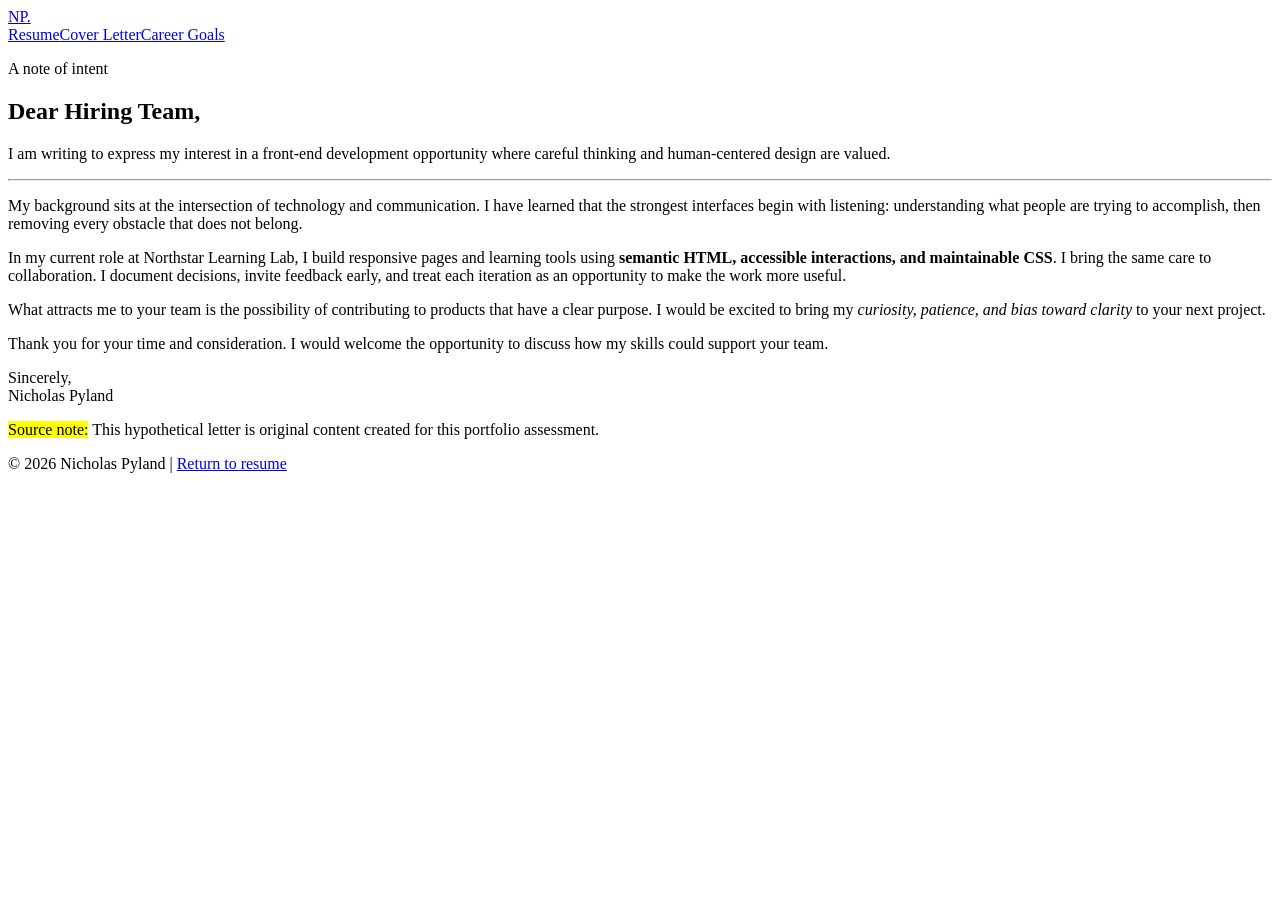
==== cover-letter.html @ d8eafdc4 "Add files via upload" ====
<!DOCTYPE html>
<html lang="en">
	<head><meta charset="UTF-8"><meta name="viewport" content="width=device-width, initial-scale=1.0"><title>Nicholas Pyland | Cover Letter</title><link rel="stylesheet" href="css/styles.css"></head>
<body>
	<header class="site-header"><div class="shell header-inner"><a class="brand" href="index.html">NP<span>.</span></a><nav aria-label="Primary navigation"><a href="index.html">Resume</a><a class="active" href="cover-letter.html">Cover Letter</a><a href="career-goals.html">Career Goals</a></nav></div></header>
	<main class="shell page-wrap letter-page"><section class="letter-hero"><p class="eyebrow">A note of intent</p><h1>Dear Hiring Team,</h1><p class="lead">I am writing to express my interest in a front-end development opportunity where careful thinking and human-centered design are valued.</p></section><hr><article class="letter-body"><p>My background sits at the intersection of technology and communication. I have learned that the strongest interfaces begin with listening: understanding what people are trying to accomplish, then removing every obstacle that does not belong.</p><p>In my current role at Northstar Learning Lab, I build responsive pages and learning tools using <strong>semantic HTML, accessible interactions, and maintainable CSS</strong>. I bring the same care to collaboration. I document decisions, invite feedback early, and treat each iteration as an opportunity to make the work more useful.</p><p>What attracts me to your team is the possibility of contributing to products that have a clear purpose. I would be excited to bring my <em>curiosity, patience, and bias toward clarity</em> to your next project.</p><p>Thank you for your time and consideration. I would welcome the opportunity to discuss how my skills could support your team.</p><p>Sincerely,<br><span class="signature">Nicholas Pyland</span></p><p class="source-note"><mark>Source note:</mark> This hypothetical letter is original content created for this portfolio assessment.</p></article></main>
	<footer class="site-footer"><div class="shell"><p>&copy; 2026 Nicholas Pyland <span>|</span> <a href="index.html">Return to resume</a></p></div></footer>
</body>
</html>
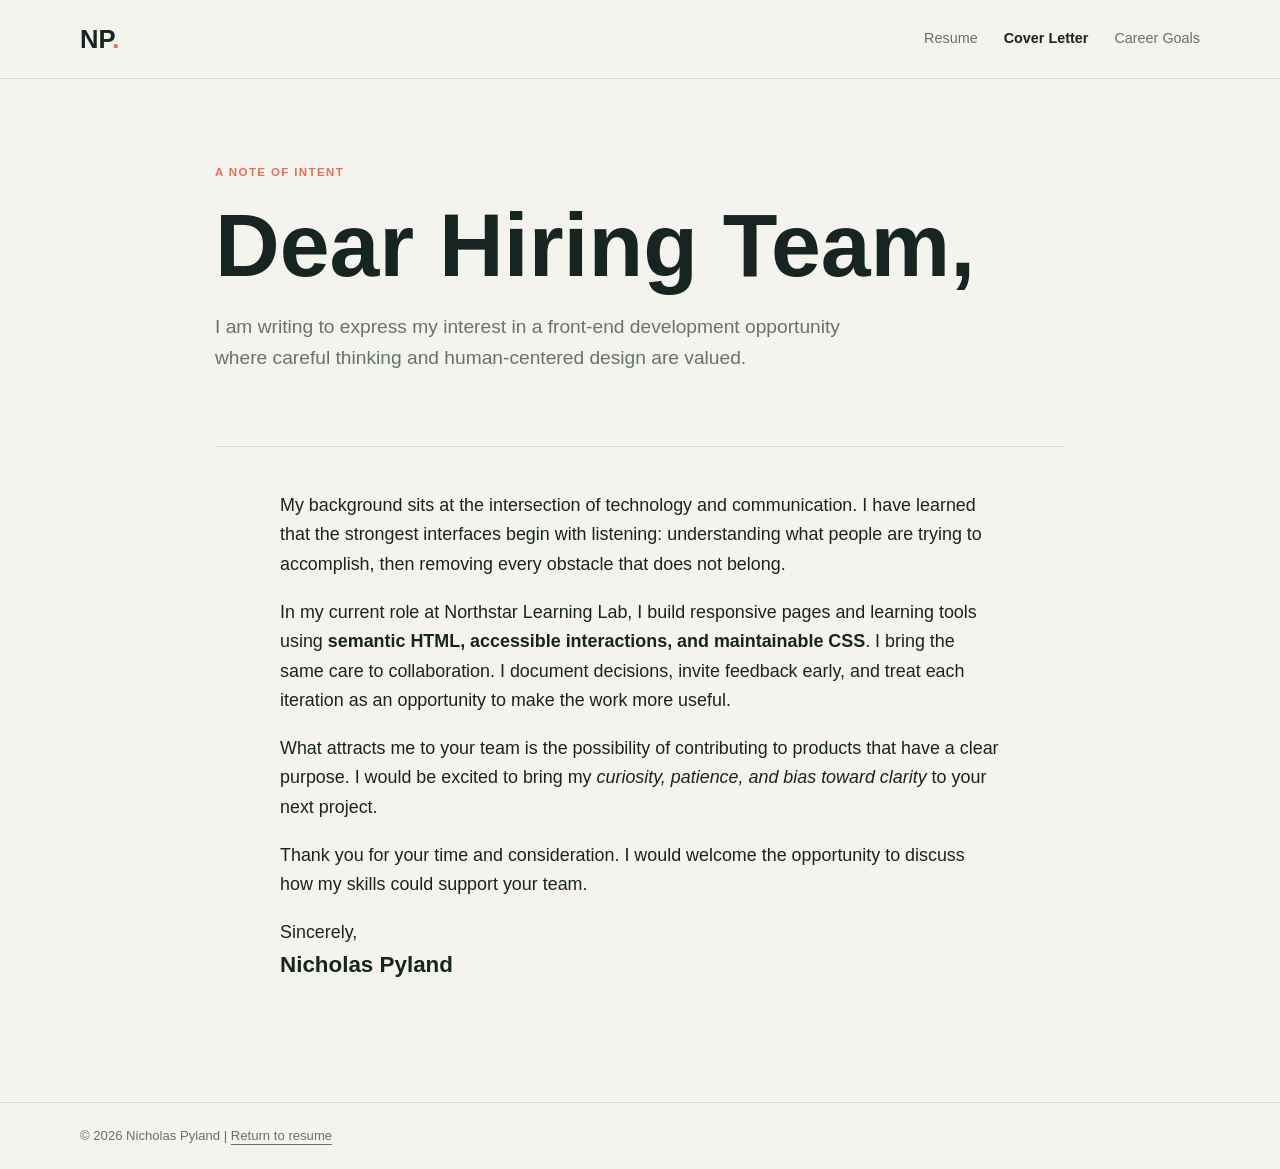
==== commit 9e275192: "Remove cover letter source note" ====
--- a/cover-letter.html
+++ b/cover-letter.html
@@ -5,5 +5,6 @@
 	<header class="site-header"><div class="shell header-inner"><a class="brand" href="index.html">NP<span>.</span></a><nav aria-label="Primary navigation"><a href="index.html">Resume</a><a class="active" href="cover-letter.html">Cover Letter</a><a href="career-goals.html">Career Goals</a></nav></div></header>
 	<main class="shell page-wrap letter-page"><section class="letter-hero"><p class="eyebrow">A note of intent</p><h1>Dear Hiring Team,</h1><p class="lead">I am writing to express my interest in a front-end development opportunity where careful thinking and human-centered design are valued.</p></section><hr><article class="letter-body"><p>My background sits at the intersection of technology and communication. I have learned that the strongest interfaces begin with listening: understanding what people are trying to accomplish, then removing every obstacle that does not belong.</p><p>In my current role at Northstar Learning Lab, I build responsive pages and learning tools using <strong>semantic HTML, accessible interactions, and maintainable CSS</strong>. I bring the same care to collaboration. I document decisions, invite feedback early, and treat each iteration as an opportunity to make the work more useful.</p><p>What attracts me to your team is the possibility of contributing to products that have a clear purpose. I would be excited to bring my <em>curiosity, patience, and bias toward clarity</em> to your next project.</p><p>Thank you for your time and consideration. I would welcome the opportunity to discuss how my skills could support your team.</p><p>Sincerely,<br><span class="signature">Nicholas Pyland</span></p><p class="source-note"><mark>Source note:</mark> This hypothetical letter is original content created for this portfolio assessment.</p></article></main>
 	<footer class="site-footer"><div class="shell"><p>&copy; 2026 Nicholas Pyland <span>|</span> <a href="index.html">Return to resume</a></p></div></footer>
+	<script>document.querySelector('.source-note').remove();</script>
 </body>
 </html>
--- a/css/styles.css
+++ b/css/styles.css
@@ -0,0 +1,84 @@
+@import url('https://fonts.googleapis.com/css2?family=DM+Sans:wght@400;500;700&family=Space+Grotesk:wght@500;600;700&display=swap');
+
+:root {
+  --ink: #172522;
+  --muted: #64736e;
+  --paper: #f5f3ed;
+  --card: #fffdf8;
+  --mint: #c9e7d8;
+  --coral: #e56f56;
+  --line: #d8ded7;
+  --max-width: 1120px;
+}
+
+* { box-sizing: border-box; }
+body { margin: 0; background-color: var(--paper); color: var(--ink); font-family: 'DM Sans', sans-serif; font-size: 16px; line-height: 1.65; }
+a { color: inherit; text-decoration-thickness: 1px; text-underline-offset: 4px; }
+a:hover, a:focus-visible { color: var(--coral); }
+.shell { width: min(100% - 40px, var(--max-width)); margin: 0 auto; }
+.site-header { border-bottom: 1px solid var(--line); background-color: rgba(245, 243, 237, .92); }
+.header-inner { align-items: center; display: flex; justify-content: space-between; min-height: 78px; }
+.brand { font-family: 'Space Grotesk', sans-serif; font-size: 1.6rem; font-weight: 700; letter-spacing: 0; text-decoration: none; }
+.brand span, .accent-dot { color: var(--coral); }
+nav { display: flex; gap: 26px; }
+nav a { color: var(--muted); font-size: .9rem; text-decoration: none; }
+nav a.active, nav a:hover, nav a:focus-visible { color: var(--ink); font-weight: 700; }
+.page-wrap { padding-bottom: 100px; padding-top: 84px; }
+h1, h2, h3 { font-family: 'Space Grotesk', sans-serif; letter-spacing: 0; line-height: 1.1; margin: 0 0 16px; }
+h1 { font-size: clamp(3.3rem, 8vw, 6.8rem); max-width: 850px; }
+h2 { font-size: clamp(1.7rem, 3vw, 2.7rem); }
+h3 { font-size: 1.25rem; }
+p { margin: 0 0 18px; }
+.eyebrow { color: var(--coral); font-size: .72rem; font-weight: 700; letter-spacing: .12em; margin-bottom: 14px; text-transform: uppercase; }
+.lead { color: var(--muted); font-size: 1.2rem; max-width: 650px; }
+.role { color: var(--muted); font-size: 1.15rem; }
+.intro-grid, .goals-hero { align-items: end; display: grid; gap: 40px; grid-template-columns: 1fr auto; }
+.date-box { border-left: 3px solid var(--coral); padding: 8px 0 8px 20px; }
+.date-box span { color: var(--muted); display: block; font-size: .75rem; text-transform: uppercase; }
+#current-date { font-family: 'Space Grotesk', sans-serif; font-size: 1.05rem; font-weight: 600; }
+hr { border: 0; border-top: 1px solid var(--line); margin: 44px 0; }
+.resume-layout { display: grid; gap: 80px; grid-template-columns: minmax(0, 1.45fr) minmax(240px, .55fr); }
+.section-heading { margin-bottom: 25px; }
+.compact-heading { margin-top: 58px; }
+.section-heading h2 { max-width: 580px; }
+.muted, .media-caption { color: var(--muted); font-size: .9rem; }
+.timeline-item { border-left: 2px solid var(--mint); margin: 0 0 26px 4px; padding-left: 22px; }
+.timeline-item p:last-child { max-width: 620px; }
+.side-column { display: grid; align-content: start; gap: 20px; }
+.side-panel { background-color: var(--card); border: 1px solid var(--line); padding: 26px; }
+.side-panel h2 { font-size: 1.25rem; }
+.skill-list { list-style: square; margin: 0; padding-left: 20px; }
+.skill-list li { margin-bottom: 8px; }
+.table-section { margin-top: 92px; }
+table { border-collapse: collapse; width: 100%; }
+caption { color: var(--muted); font-size: .85rem; margin-bottom: 10px; text-align: left; }
+th, td { border-bottom: 1px solid var(--line); padding: 15px 12px; text-align: left; }
+th { font-size: .72rem; letter-spacing: .1em; text-transform: uppercase; }
+.letter-page { max-width: 850px; }
+.letter-hero { padding-bottom: 10px; }
+.letter-hero h1 { font-size: clamp(3rem, 7vw, 6rem); }
+.letter-body { font-size: 1.12rem; margin: 0 auto; max-width: 720px; }
+.signature { font-family: 'Space Grotesk', sans-serif; font-size: 1.4rem; font-weight: 600; }
+.source-note { border-top: 1px solid var(--line); color: var(--muted); font-size: .82rem; margin-top: 54px; padding-top: 18px; }
+mark { background-color: var(--mint); color: var(--ink); padding: 2px 5px; }
+.goals-hero { align-items: center; background-color: var(--mint); padding: clamp(28px, 5vw, 68px); }
+.goals-hero h1 { font-size: clamp(2.7rem, 5vw, 5.2rem); }
+.goals-hero img { max-width: 330px; width: 100%; }
+.media-grid { display: grid; gap: 70px; grid-template-columns: 1fr 1fr; padding: 90px 0; }
+audio { margin-top: 18px; max-width: 100%; }
+.media-caption { margin-top: 8px; }
+.video-frame video { background-color: var(--ink); display: block; width: 100%; }
+.contact-section { border-top: 1px solid var(--line); padding-top: 76px; }
+form { max-width: 820px; }
+.form-grid { display: grid; gap: 18px; grid-template-columns: 1fr 1fr; }
+label, legend { font-size: .85rem; font-weight: 700; }
+input, select, textarea { background-color: var(--card); border: 1px solid var(--line); border-radius: 0; color: var(--ink); display: block; font: inherit; margin-top: 7px; padding: 12px; width: 100%; }
+input:focus, select:focus, textarea:focus { border-color: var(--coral); outline: 2px solid var(--mint); }
+fieldset { border: 0; margin: 26px 0; padding: 0; }
+fieldset label { display: inline-flex; font-weight: 400; gap: 8px; margin: 12px 24px 0 0; }
+fieldset input { accent-color: var(--coral); display: inline; margin: 0; width: auto; }
+button { background-color: var(--coral); border: 1px solid var(--coral); color: white; cursor: pointer; font: inherit; font-weight: 700; margin-top: 22px; padding: 13px 24px; }
+button:hover, button:focus-visible { background-color: var(--ink); border-color: var(--ink); }
+.site-footer { border-top: 1px solid var(--line); color: var(--muted); font-size: .82rem; padding: 22px 0; }
+.site-footer p { margin: 0; }
+@media (max-width: 700px) { .shell { width: min(100% - 28px, var(--max-width)); } .header-inner, nav { align-items: flex-start; } .header-inner { gap: 18px; } nav { flex-direction: column; gap: 4px; } .page-wrap { padding-top: 52px; } .intro-grid, .goals-hero, .resume-layout, .media-grid { grid-template-columns: 1fr; } .date-box { justify-self: start; } .resume-layout { gap: 46px; } .goals-hero img { max-width: 260px; } .media-grid { padding: 60px 0; } .form-grid { grid-template-columns: 1fr; } table { font-size: .82rem; } th, td { padding: 10px 6px; } }
